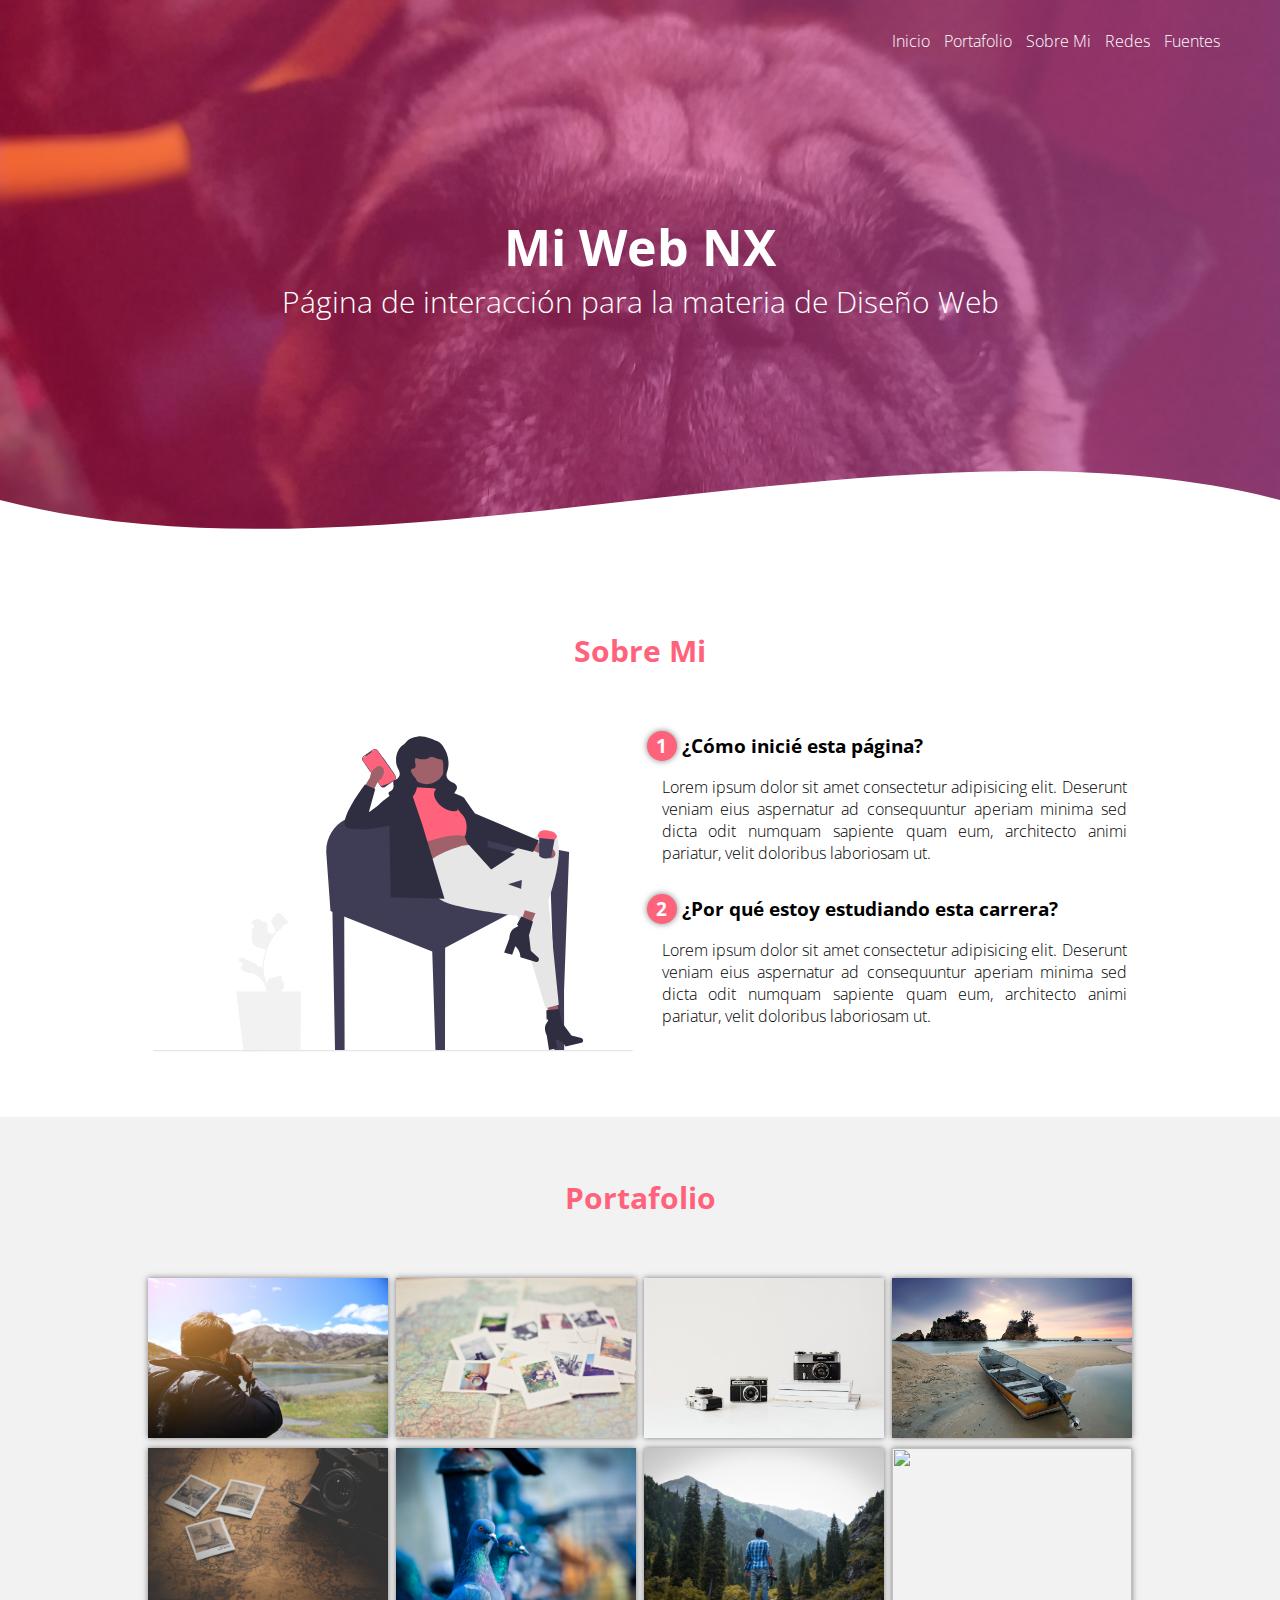
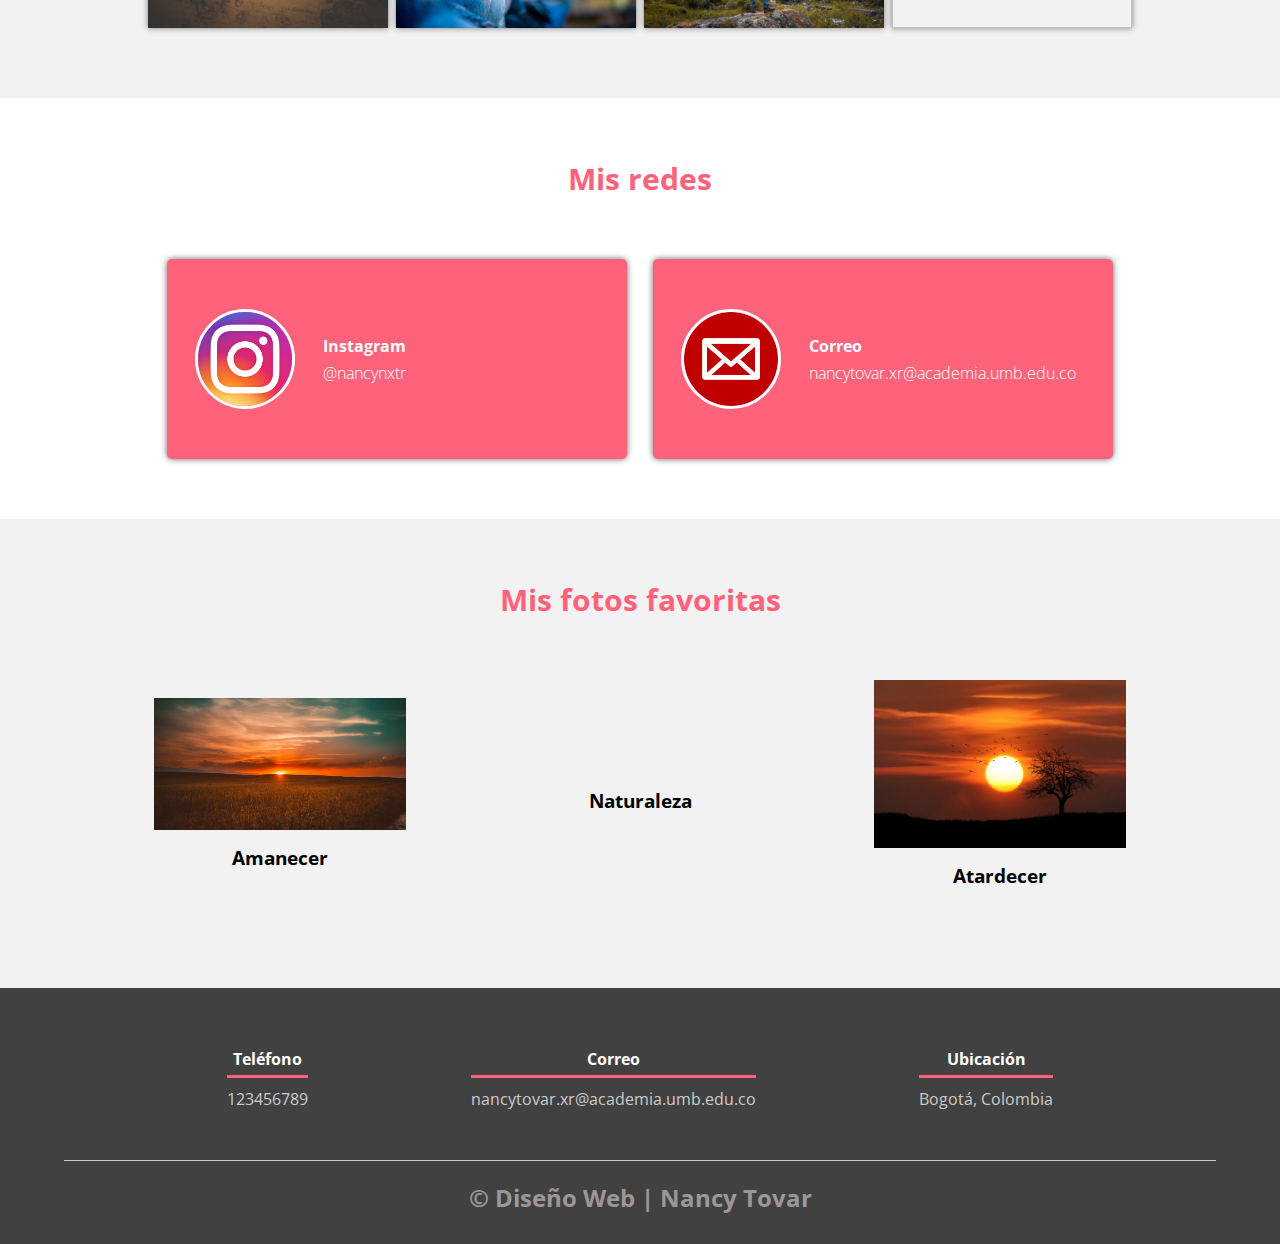
==== index.html @ c51abe32 "Add files via upload" ====
<!DOCTYPE html>
<html lang="es">

<head>
    <meta charset="UTF-8">
    <meta name="viewport" content="width=device-width, initial-scale=1.0">
    <meta http-equiv="X-UA-Compatible" content="ie=edge">
    <title>Mi Web NX</title>
    <link rel="shortcut icon" href="img/MiwebNX.png" type="image/x-icon">
    <link rel="stylesheet" href="css/estilos.css">
    <link href="https://fonts.googleapis.com/css?family=Open+Sans:300,400,700,800&display=swap" rel="stylesheet"> 
</head>

<body>
    <header>
        <nav>
            <a href="#">Inicio</a>
            <a href="#">Portafolio</a>
            <a href="#">Sobre Mi</a>
            <a href="#">Redes</a>
            <a href="#">Fuentes</a>
        </nav>
        <section class="textos-header">
            <h1>Mi Web NX</h1>
            <h2>Página de interacción para la materia de Diseño Web</h2>
        </section>
        <div class="wave" style="height: 150px; overflow: hidden;"><svg viewBox="0 0 500 150" preserveAspectRatio="none"
                style="height: 100%; width: 100%;">
                <path d="M0.00,49.98 C150.00,150.00 349.20,-50.00 500.00,49.98 L500.00,150.00 L0.00,150.00 Z"
                    style="stroke: none; fill: #fff;"></path>
            </svg></div>
    </header>
    <main>
        <section class="contenedor sobre-nosotros">
            <h2 class="titulo">Sobre Mi</h2>
            <div class="contenedor-sobre-nosotros">
                <img src="img/ilustracion2.svg" alt="" class="imagen-about-us">
                <div class="contenido-textos">
                    <h3><span>1</span>¿Cómo inicié esta página?</h3>
                    <p>Lorem ipsum dolor sit amet consectetur adipisicing elit. Deserunt veniam eius aspernatur ad
                        consequuntur aperiam minima sed dicta odit numquam sapiente quam eum, architecto animi pariatur,
                        velit doloribus laboriosam ut.</p>
                    <h3><span>2</span>¿Por qué estoy estudiando esta carrera?</h3>
                    <p>Lorem ipsum dolor sit amet consectetur adipisicing elit. Deserunt veniam eius aspernatur ad
                        consequuntur aperiam minima sed dicta odit numquam sapiente quam eum, architecto animi pariatur,
                        velit doloribus laboriosam ut.</p>
                </div>
            </div>
        </section>
        <section class="portafolio">
            <div class="contenedor">
                <h2 class="titulo">Portafolio</h2>
                <div class="galeria-port">
                    <div class="imagen-port">
                        <img src="img/img1.jpg" alt="">
                        <div class="hover-galeria">
                            <img src="img/icono1.png" alt="">
                            <p>Nuestro trabajo</p>
                        </div>
                    </div>
                    <div class="imagen-port">
                        <img src="img/img2.jpg" alt="">
                        <div class="hover-galeria">
                            <img src="img/icono1.png" alt="">
                            <p>Mis gustos</p>
                        </div>
                    </div>
                    <div class="imagen-port">
                        <img src="img/img3.jpg" alt="">
                        <div class="hover-galeria">
                            <img src="img/icono1.png" alt="">
                            <p>Mis gustos</p>
                        </div>
                    </div>
                    <div class="imagen-port">
                        <img src="img/img4.jpg" alt="">
                        <div class="hover-galeria">
                            <img src="img/icono1.png" alt="">
                            <p>Mis gustos</p>
                        </div>
                    </div>
                    <div class="imagen-port">
                        <img src="img/img5.jpg" alt="">
                        <div class="hover-galeria">
                            <img src="img/icono1.png" alt="">
                            <p>Mis gustos</p>
                        </div>
                    </div>
                    <div class="imagen-port">
                        <img src="img/img6.jpg" alt="">
                        <div class="hover-galeria">
                            <img src="img/icono1.png" alt="">
                            <p>Mis gustos</p>
                        </div>
                    </div>
                    <div class="imagen-port">
                        <img src="img/img7.jpg" alt="">
                        <div class="hover-galeria">
                            <img src="img/icono1.png" alt="">
                            <p>Mis gustos</p>
                        </div>
                    </div>
                    <div class="imagen-port">
                        <img src="img/img8.jpg" alt="">
                        <div class="hover-galeria">
                            <img src="img/icono1.png" alt="">
                            <p>Mis gustos</p>
                        </div>
                    </div>
                </div>
            </div>
        </section>
        <section class="clientes contenedor">
            <h2 class="titulo">Mis redes</h2>
            <div class="cards">
                <div class="card">
                    <img src="img/insta.png" alt="">
                    <div class="contenido-texto-card">
                        <h4>Instagram</h4>
                        <p>@nancynxtr</p>
                    </div>
                </div>
                <div class="card">
                    <img src="img/correo.png" alt="">
                    <div class="contenido-texto-card">
                        <h4>Correo</h4>
                        <p>nancytovar.xr@academia.umb.edu.co</p>
                    </div>
                </div>
            </div>
        </section>
        <section class="about-services">
            <div class="contenedor">
                <h2 class="titulo">Mis fotos favoritas</h2>
                <div class="servicio-cont">
                    <div class="servicio-ind">
                        <img src="img/amanecer.jpg" alt="">
                        <h3>Amanecer</h3>
                        
                    </div>
                    <div class="servicio-ind">
                        <img src="img/naturaleza.jpg" alt="">
                        <h3>Naturaleza</h3>
                        
                    </div>
                    <div class="servicio-ind">
                        <img src="img/atardecer.jpg" alt="">
                        <h3>Atardecer</h3>
                        
                    </div>
                </div>
            </div>
        </section>
    </main>
    <footer>
        <div class="contenedor-footer">
            <div class="content-foo">
                <h4>Teléfono</h4>
                <p>123456789</p>
            </div>
            <div class="content-foo">
                <h4>Correo</h4>
                <p>nancytovar.xr@academia.umb.edu.co</p>
            </div>
            <div class="content-foo">
                <h4>Ubicación</h4>
                <p>Bogotá, Colombia</p>
            </div>
        </div>
        <h2 class="titulo-final">&copy; Diseño Web | Nancy Tovar </h2>
    </footer>
</body>

</html>
---- css/estilos.css ----
* {
    margin: 0;
    padding: 0;
    box-sizing: border-box;
}

body {
    font-family: 'open sans';
}

.contenedor {
    padding: 60px 0;
    width: 90%;
    max-width: 1000px;
    margin: auto;
    overflow: hidden;
}

.titulo {
    color: #FF637B;
    font-size: 30px;
    text-align: center;
    margin-bottom: 60px;
}

/* Header */

header {
    width: 100%;
    height: 600px;
    background: #bc4e9c;
    /* fallback for old browsers */
    background: -webkit-linear-gradient(to right, hsla(340, 95%, 50%, 0.459), hsla(317, 45%, 52%, 0.664)), url(../img/portada.jpg);
    /* Chrome 10-25, Safari 5.1-6 */
    background: linear-gradient(to right, hsla(340, 95%, 50%, 0.459), hsla(317, 45%, 52%, 0.664)), url(../img/portada.jpg);
    /* W3C, IE 10+/ Edge, Firefox 16+, Chrome 26+, Opera 12+, Safari 7+ */
    background-size: cover;
    background-attachment: fixed;
    position: relative;
}

nav{
    text-align: right;
    padding: 30px 50px 0 0;
}

nav > a{
    color:#fff;
    font-weight: 300;
    text-decoration: none;
    margin-right: 10px;
}

nav > a:hover{
    text-decoration: underline;
}

header .textos-header{
    display: flex;
    height: 430px;
    width: 100%;
    align-items: center;
    justify-content: center;
    flex-direction: column;
    text-align: center;
}

.textos-header h1{
    font-size: 50px;
    color:#fff;
}

.textos-header h2{
    font-size: 30px;
    font-weight: 300;
    color:#fff;
}

.wave{
    position: absolute;
    bottom: 0;
    width: 100%;
}

/* About me */

main .sobre-nosotros{
    padding: 30px 0 60px 0;
}
.contenedor-sobre-nosotros{
    display: flex;
    justify-content: space-evenly;
}

.imagen-about-us{
    width: 48%;
}

.sobre-nosotros .contenido-textos{
    width: 48%;
}

.contenido-textos h3{
    margin-bottom: 15px;
}

.contenido-textos h3 span{
    background: #FF637B;
    color: #fff;
    border-radius: 50%;
    display: inline-block;
    text-align: center;
    width: 30px;
    height: 30px;
    padding: 2px;
    box-shadow: 0 0 6px 0 rgba(0, 0, 0, .5);
    margin-right: 5px;
}

.contenido-textos p{
    padding: 0px 0px 30px 15px;
    font-weight: 300;
    text-align: justify;
}

/* Portafolio */


.portafolio{
    background: #f2f2f2;
}

.galeria-port{
    display: flex;
    justify-content: space-evenly;
    flex-wrap: wrap;
}

.imagen-port{
    width: 24%;
    margin-bottom: 10px;
    overflow: hidden;
    position: relative;
    cursor: pointer;
    box-shadow: 0 0 6px 0 rgba(0, 0, 0, .5);
}

.imagen-port > img{
    width: 100%;
    height: 100%;
    object-fit: cover;
    display: block;
}

.hover-galeria{
    position: absolute;
    width: 100%;
    height: 100%;
    top: 0;
    transform: scale(0);
    background: rgba(241, 51, 210, 0.7);
    transition: transform .5s;
    display: flex;
    justify-content: center;
    align-items: center;
    flex-direction: column;
}

.hover-galeria img{
    width: 50px;
}

.hover-galeria p{
    color: #fff;
}

.imagen-port:hover .hover-galeria{
    transform: scale(1);
}

/* Redes */

.cards{
    display: flex;
    justify-content: space-evenly;
}

.cards .card{
    background: #FF637B;
    display: flex;
    width: 46%;
    height: 200px;
    align-items: center;
    justify-content: space-evenly;
    border-radius: 5px;
    box-shadow: 0 0 6px 0 rgba(0, 0, 0, 0.6);
}

.cards .card img{
    width: 100px;
    height: 100px;
    object-fit: cover;
    border: 3px solid #fff;
    border-radius: 50%;
    display: block;
}

.cards .card > .contenido-texto-card{
    width: 60%;
    color: #fff;
}

.cards .card > .contenido-texto-card p{
    font-weight: 300;
    padding-top: 5px;
}

/*  Mis fotos */

.about-services{
    background: #f2f2f2;
    padding-bottom: 30px;
}


.servicio-cont{
    display:flex;
    justify-content: space-between;
    align-items: center;
}

.servicio-ind{
    width: 28%;
    text-align: center;
}

.servicio-ind img{
    width: 90%;
}

.servicio-ind h3{
    margin: 10px 0;
}

.servicio-ind p{
    font-weight: 300;
    text-align: justify;
}

/* footer */

footer{
    background: #414141;
    padding: 60px 0 30px 0;
    margin: auto;
    overflow: hidden;
}

.contenedor-footer{
    display: flex;
    width: 90%;
    justify-content: space-evenly;
    margin: auto;
    padding-bottom: 50px;
    border-bottom: 1px solid #ccc;
}

.content-foo{
    text-align: center;
}

.content-foo h4{
    color: #fff;
    border-bottom: 3px solid #FF637B;
    padding-bottom: 5px;
    margin-bottom: 10px;
}

.content-foo p{
    color: #ccc;
}

.titulo-final{
    text-align: center;
    font-size: 24px;
    margin: 20px 0 0 0;
    color: #9e9797;
}

@media screen and (max-width:900px){
    header{
        background-position: center;
    }

    .contenedor-sobre-nosotros{
        flex-direction: column;
        justify-content: center;
        align-items: center;
    }

    .sobre-nosotros .contenido-textos{
        width: 90%;
    }

    .imagen-about-us{
        width: 90%;
    }

    /* Galeria */

    .imagen-port{
        width: 44%;
    }

    

    .cards{
        flex-direction: column;
        justify-content: center;
        align-items: center;
    }

    .cards .card{
        width: 90%;
    }

    .cards .card:first-child{
        margin-bottom: 30px;
    }

    /* servicios */

    .servicio-cont{
        justify-content: center;
        flex-direction: column;
    }

    .servicio-ind{
        width: 100%;
        text-align: center;
    }

    .servicio-ind:nth-child(1), .servicio-ind:nth-child(2){
        margin-bottom: 60px;
    }

    .servicio-ind img{
        width: 90%;
    }
}

@media screen and (max-width:500px){
    nav{
        text-align: center;
        padding: 30px 0 0 0;
    }

    nav > a{
        margin-right: 5px;
    }

    .textos-header h1{
        font-size: 35px;
    }

    .textos-header h2{
        font-size: 20px;
    }

    /* ABOUT ME */

    .imagen-about-us{
        margin-bottom: 60px;
        width: 99%;
    }

    .sobre-nosotros .contenido-textos{
        width: 95%;
    }

    /* Portafolio */

    .imagen-port{
        width: 95%;
    }

    /* Redes */

    .cards .card{
        height: 450px;
        display: flex;
        flex-direction: column;
        align-items: center;
    }

    .cards .card img{
        width: 90px;
        height: 90px;
    }

    /* Footer */

    .contenedor-footer{
        flex-direction: column;
        border: none;
    }

    .content-foo{
        margin-bottom: 20px;
        text-align: center;
    }

    .content-foo h4{
        border: none;
    }

    .content-foo p{
        color: #ccc;
        border-bottom: 1px solid #f2f2f2;
        padding-bottom: 20px;
    }

    .titulo-final{
        font-size: 20px;
    }
}
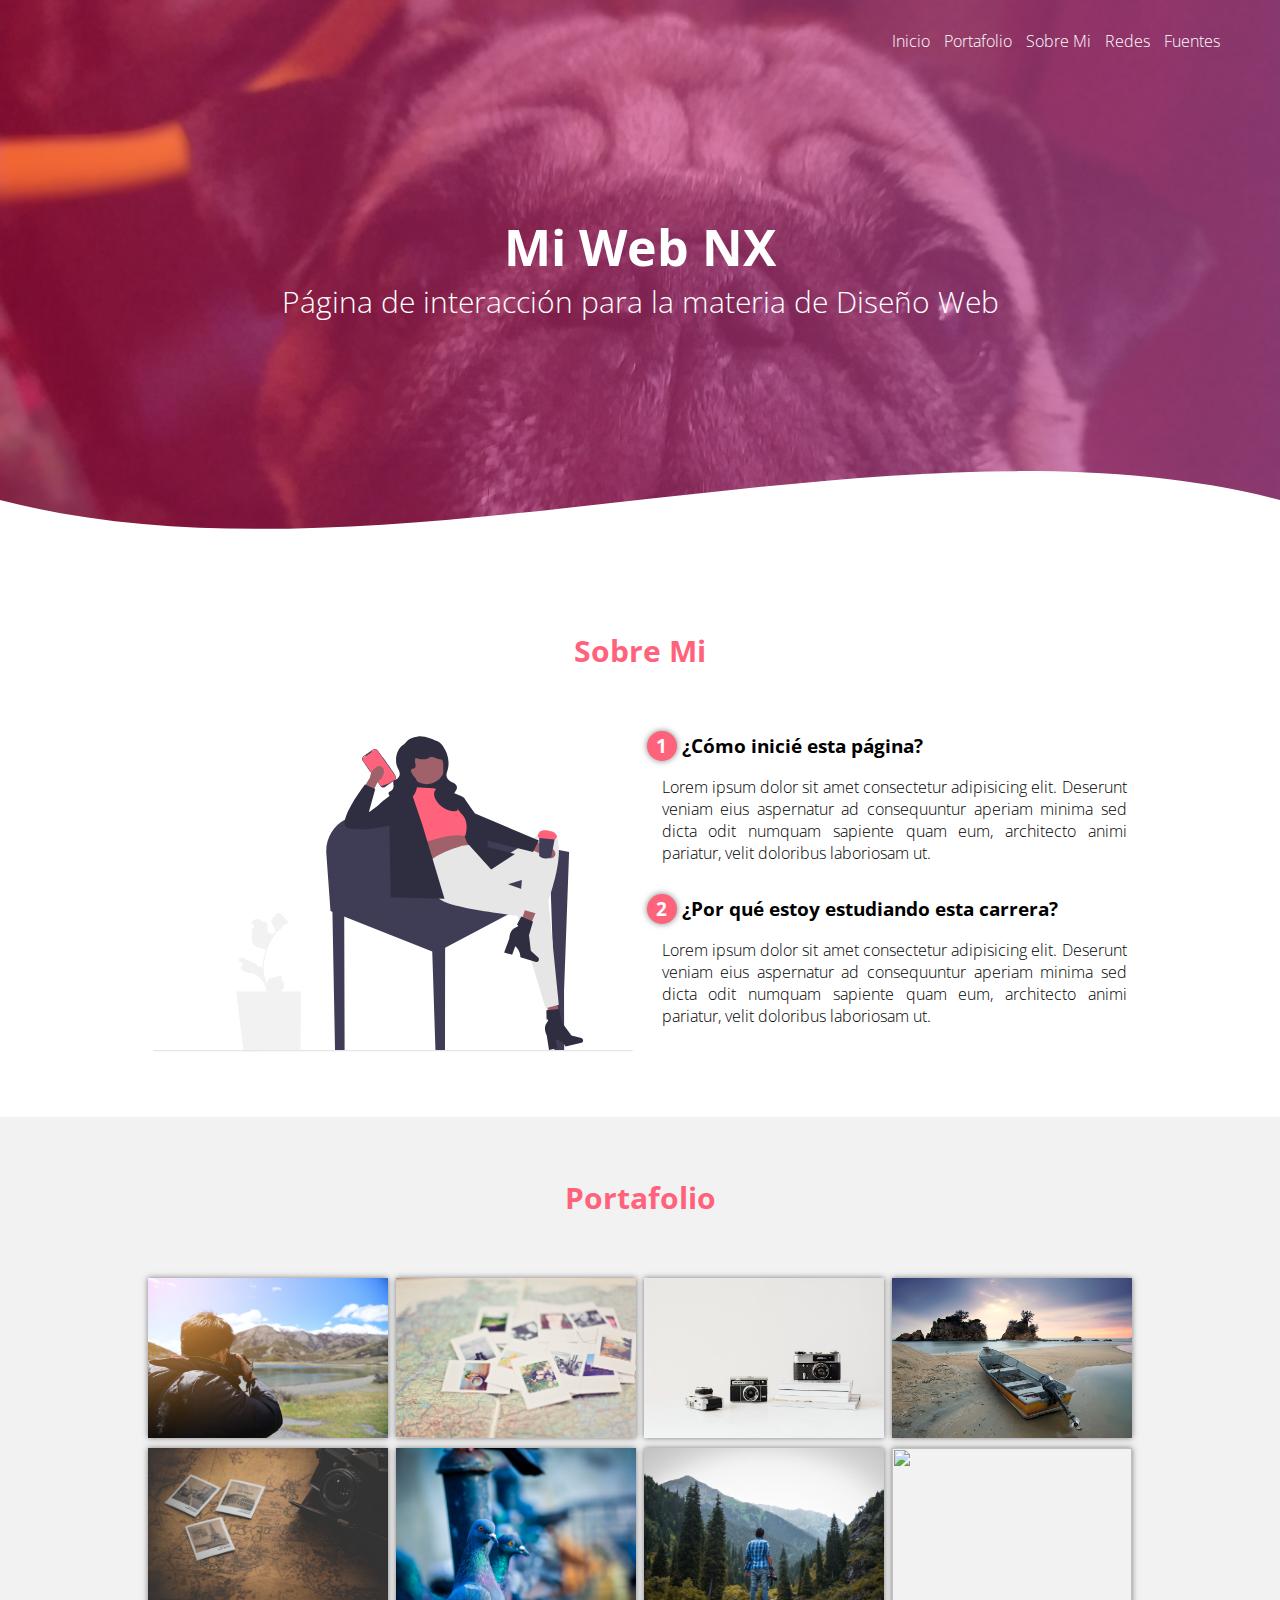
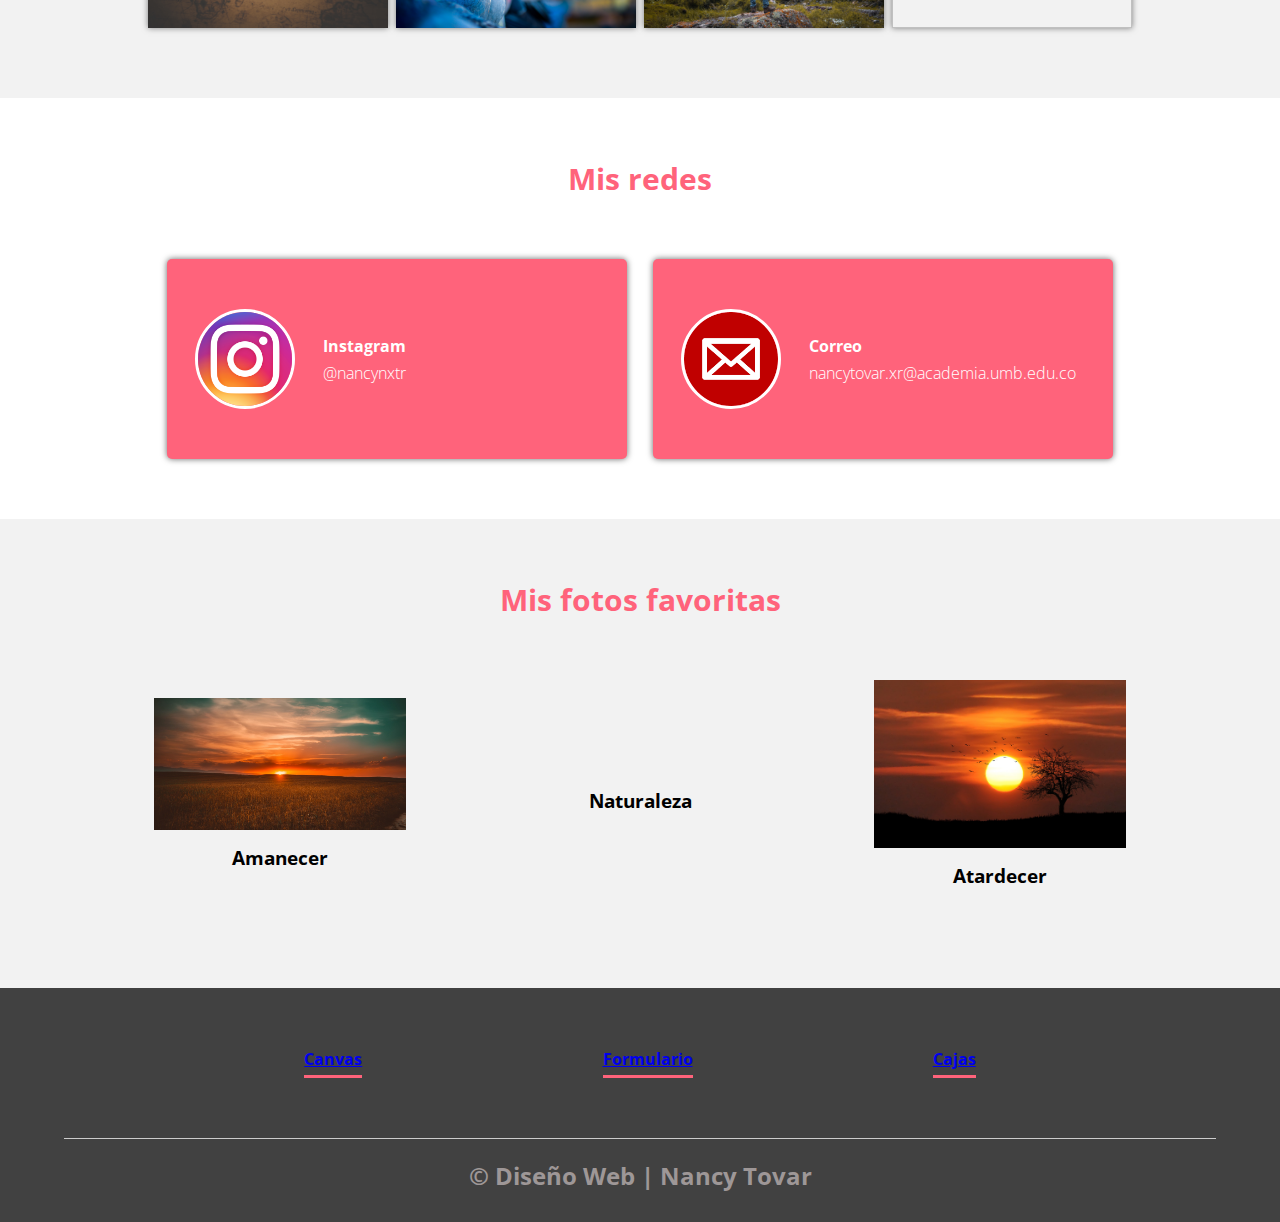
==== commit 68995b79: "Add files via upload" ====
--- a/index.html
+++ b/index.html
@@ -155,16 +155,16 @@
     <footer>
         <div class="contenedor-footer">
             <div class="content-foo">
-                <h4>Teléfono</h4>
-                <p>123456789</p>
+                <h4><a href="NOMBRE_CANVAS/canvas.html">Canvas</a></h4>
+                
             </div>
             <div class="content-foo">
-                <h4>Correo</h4>
-                <p>nancytovar.xr@academia.umb.edu.co</p>
+                <h4><a href="Formulario/formulario.html">Formulario</a></h4>
+                
             </div>
             <div class="content-foo">
-                <h4>Ubicación</h4>
-                <p>Bogotá, Colombia</p>
+                <h4><a href="Cajas/cajas.html">Cajas</a></h4>
+                
             </div>
         </div>
         <h2 class="titulo-final">&copy; Diseño Web | Nancy Tovar </h2>
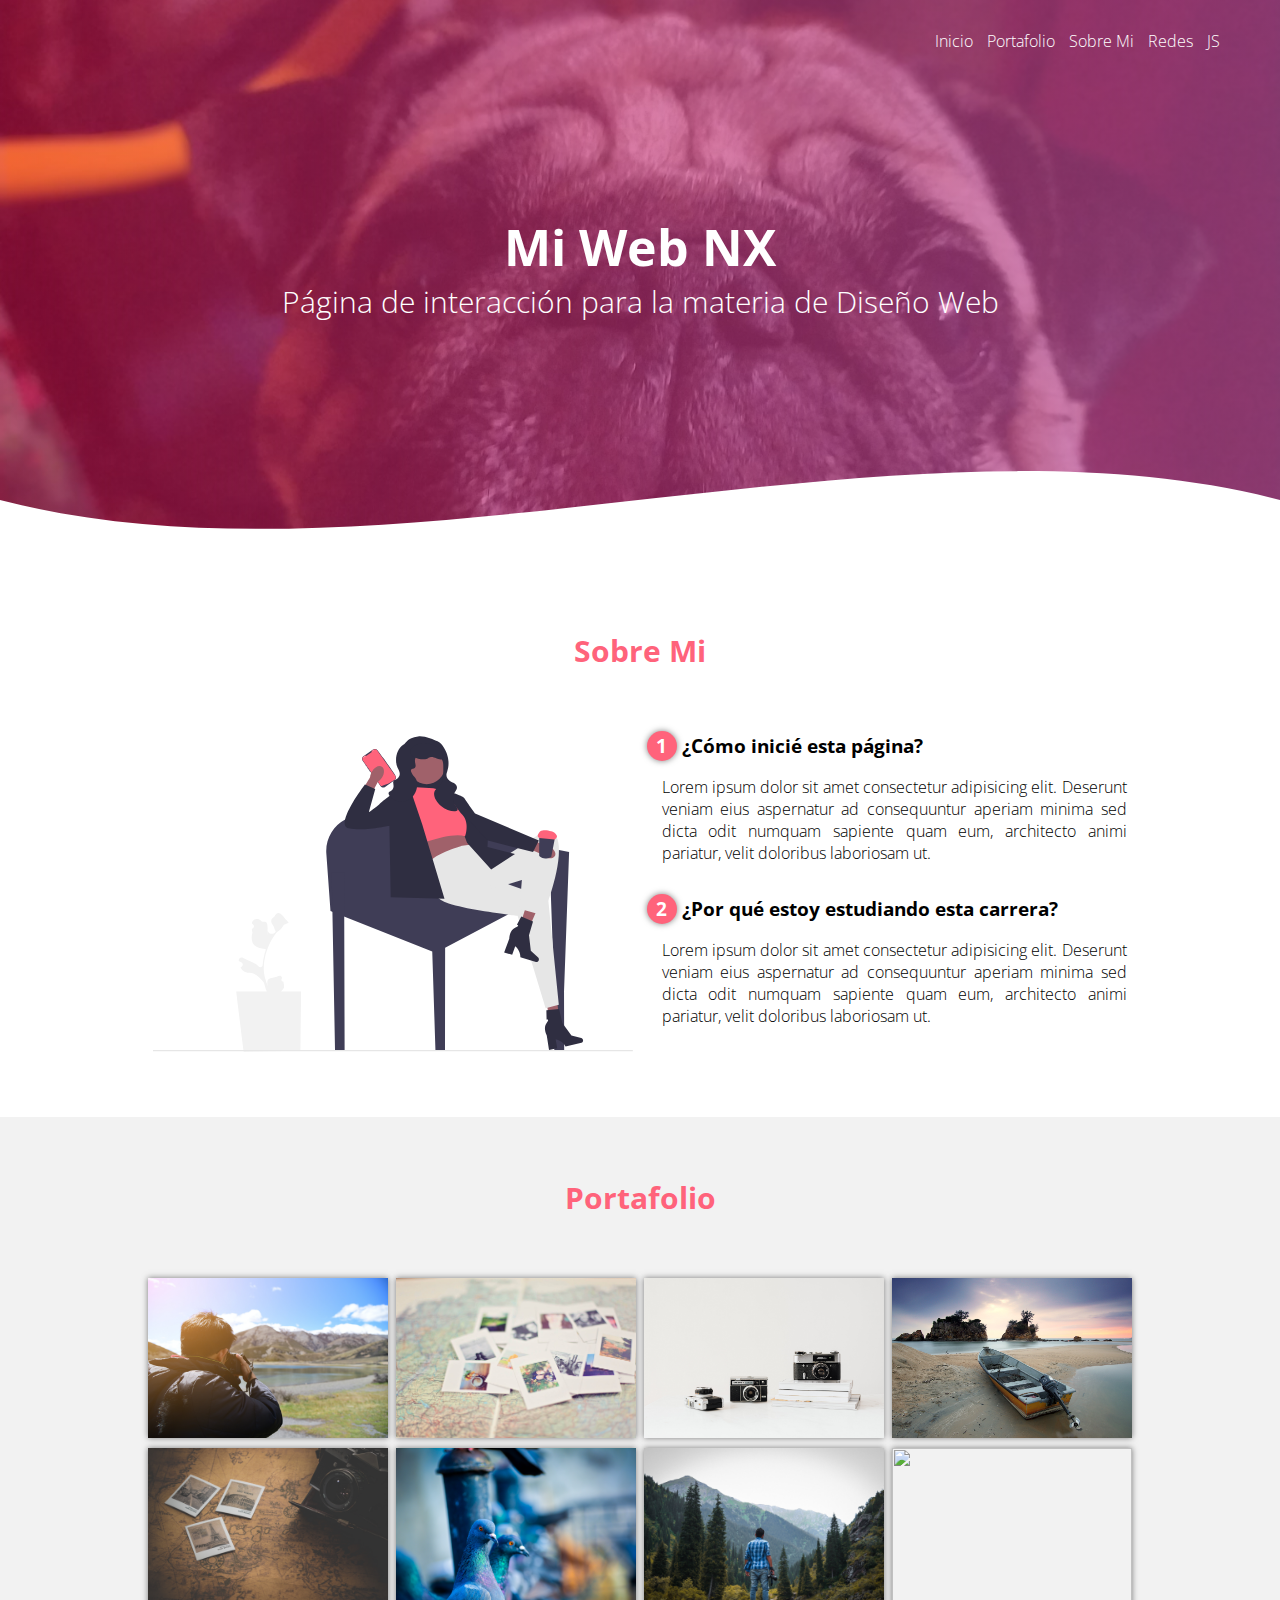
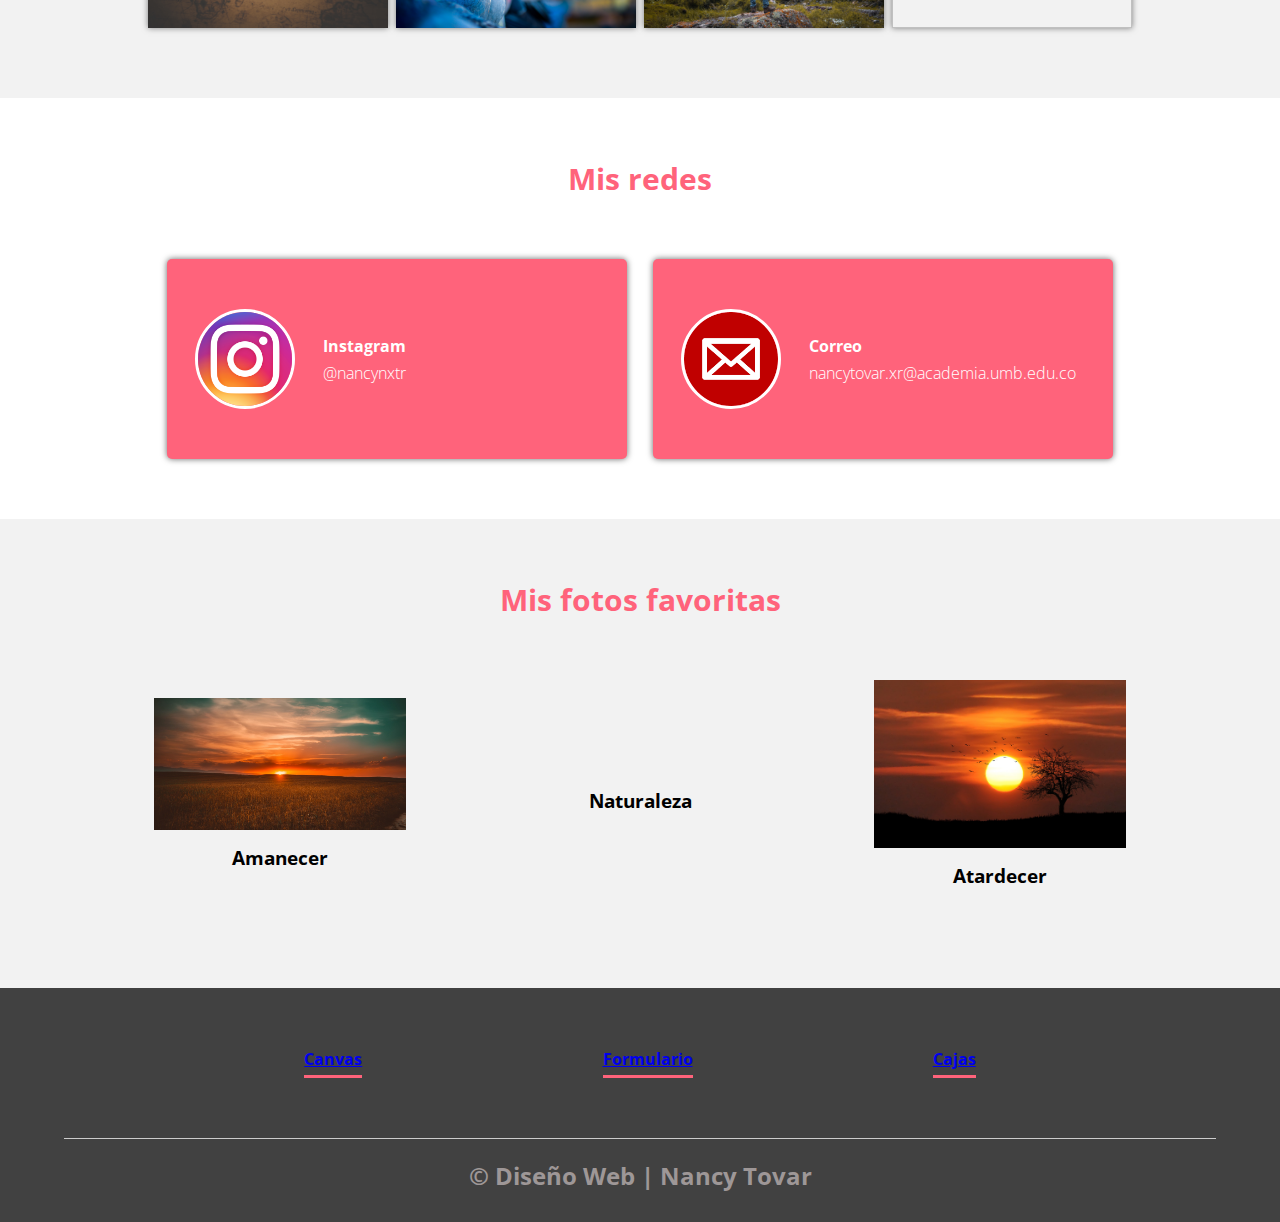
==== commit 4f089325: "Update index.html" ====
--- a/index.html
+++ b/index.html
@@ -18,7 +18,7 @@
             <a href="#">Portafolio</a>
             <a href="#">Sobre Mi</a>
             <a href="#">Redes</a>
-            <a href="#">Fuentes</a>
+            <a href="JS/JS.HTML">JS</a>
         </nav>
         <section class="textos-header">
             <h1>Mi Web NX</h1>
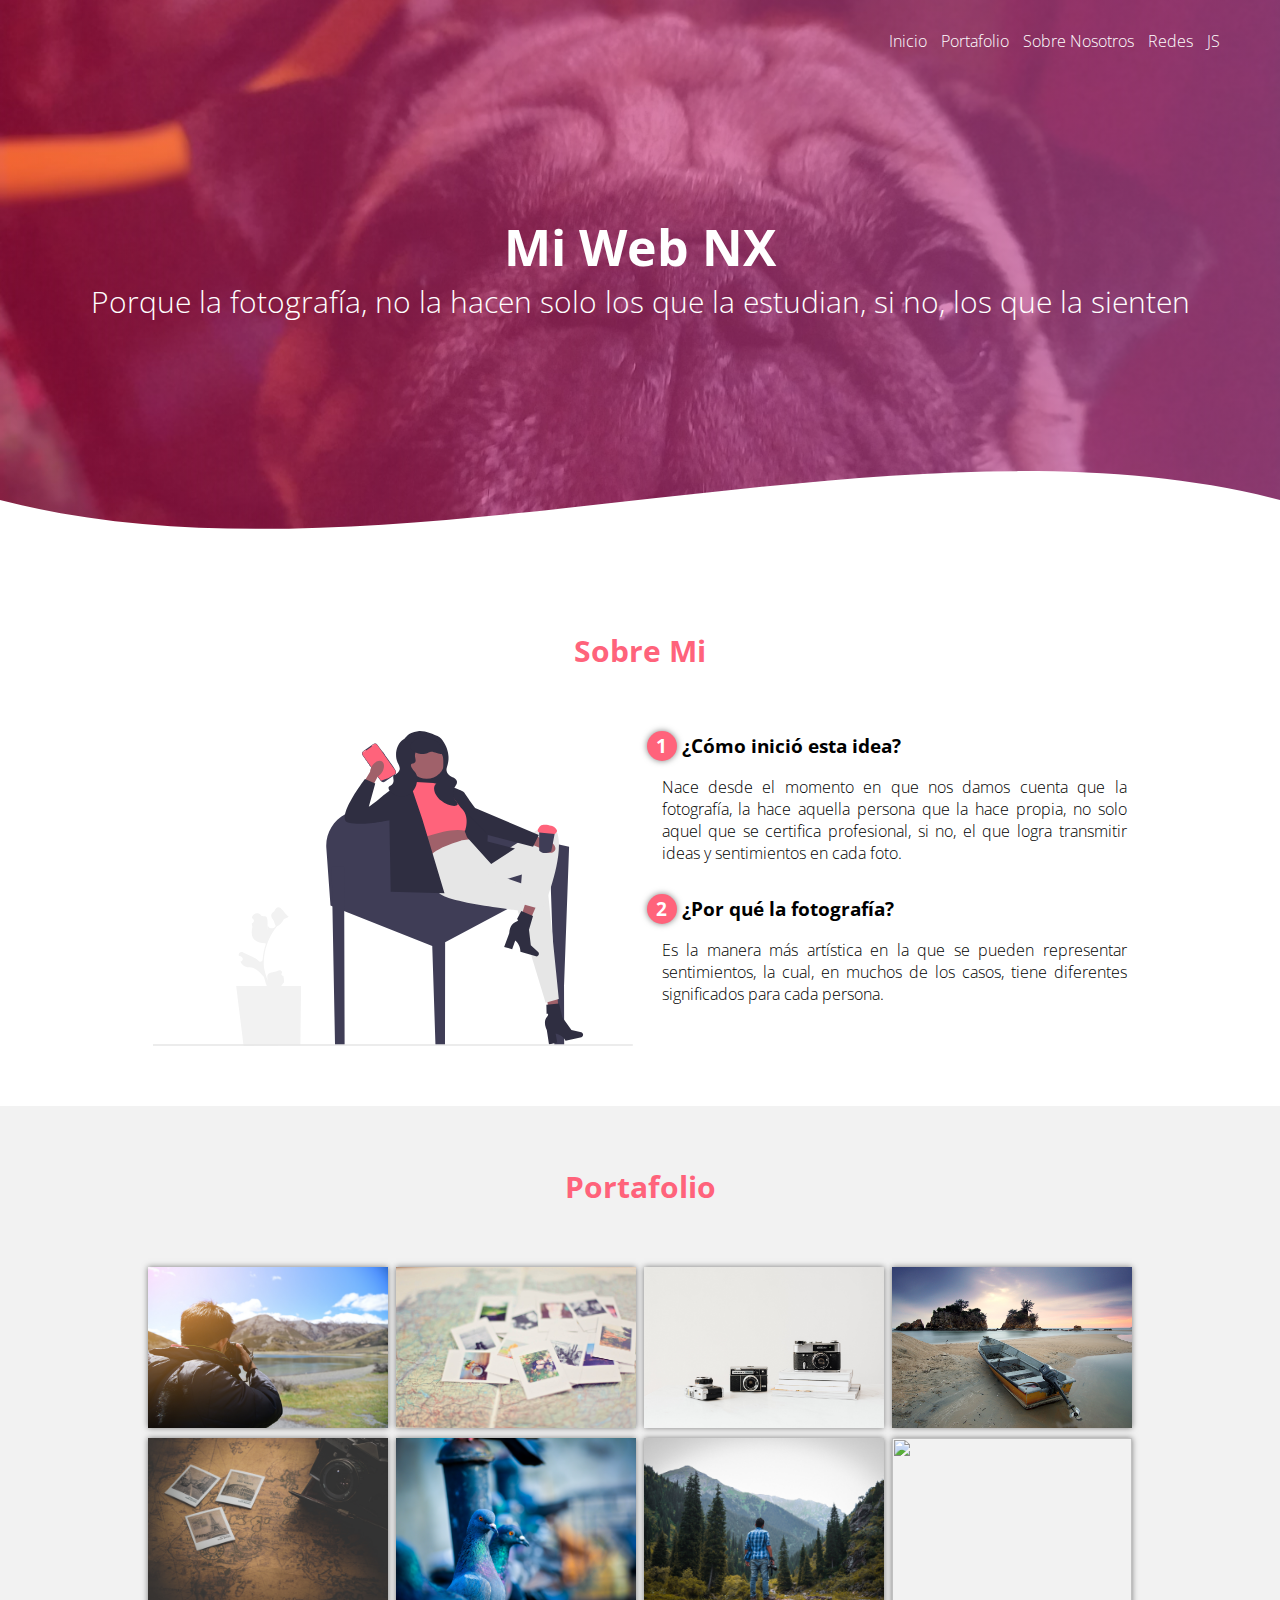
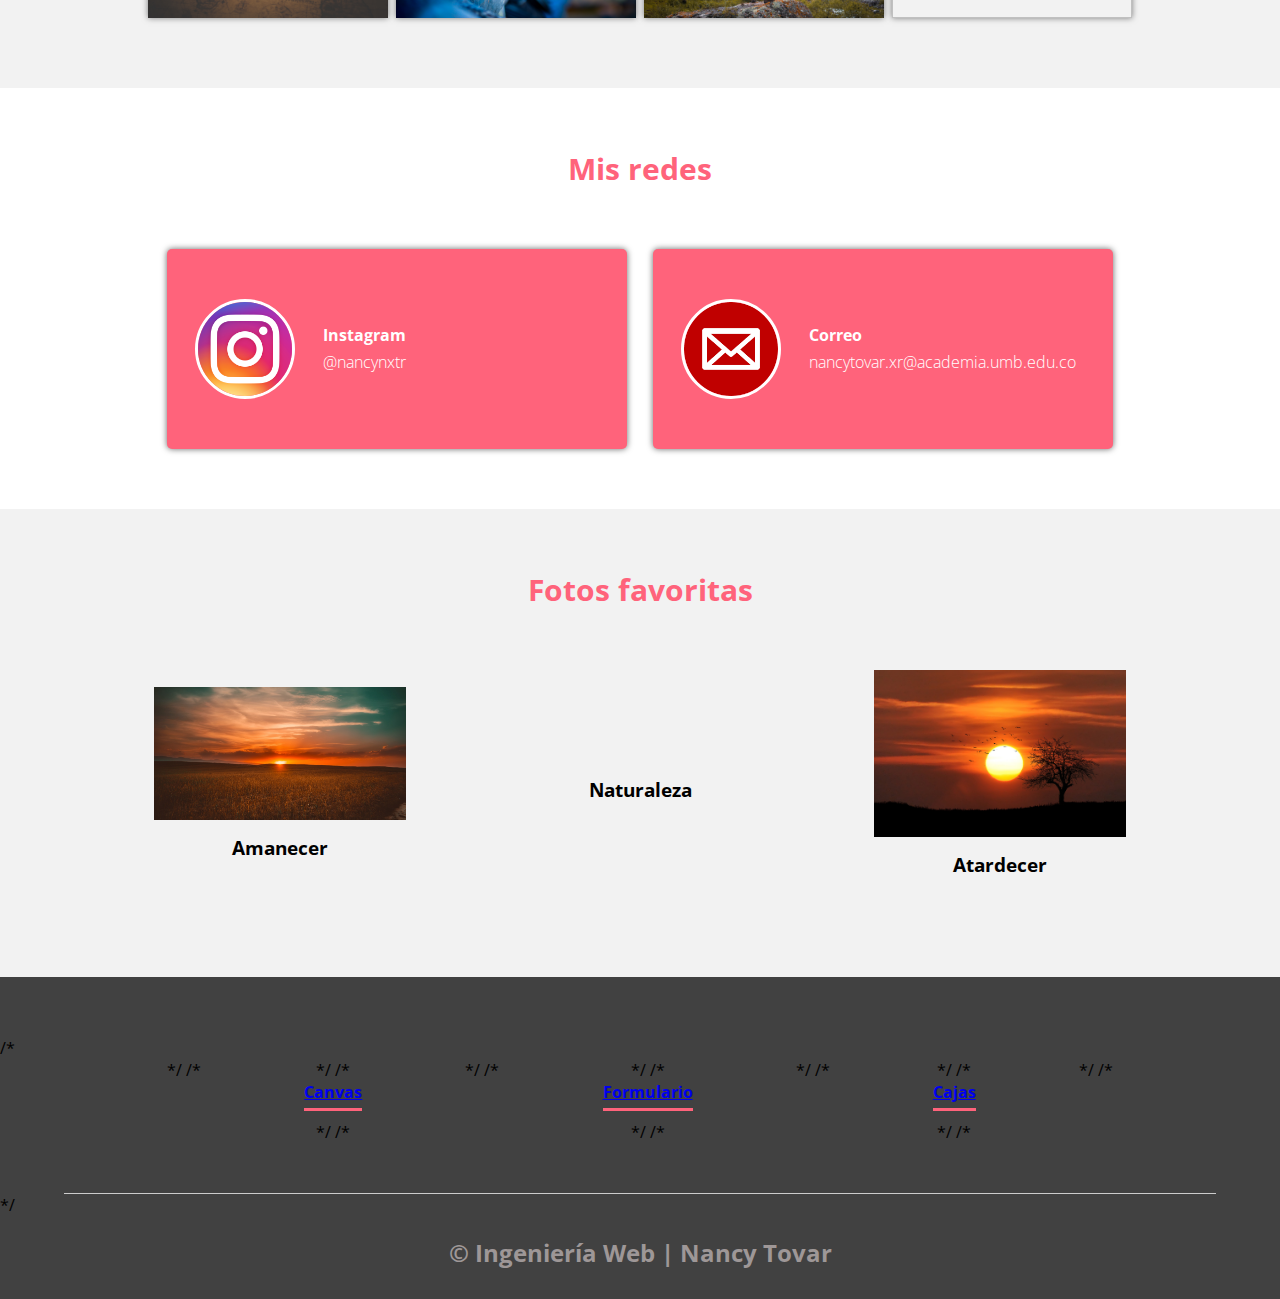
==== commit f760ed1f: "Index" ====
--- a/index.html
+++ b/index.html
@@ -5,7 +5,7 @@
     <meta charset="UTF-8">
     <meta name="viewport" content="width=device-width, initial-scale=1.0">
     <meta http-equiv="X-UA-Compatible" content="ie=edge">
-    <title>Mi Web NX</title>
+    <title>FotoLose</title>
     <link rel="shortcut icon" href="img/MiwebNX.png" type="image/x-icon">
     <link rel="stylesheet" href="css/estilos.css">
     <link href="https://fonts.googleapis.com/css?family=Open+Sans:300,400,700,800&display=swap" rel="stylesheet"> 
@@ -16,13 +16,13 @@
         <nav>
             <a href="#">Inicio</a>
             <a href="#">Portafolio</a>
-            <a href="#">Sobre Mi</a>
+            <a href="#">Sobre Nosotros</a>
             <a href="#">Redes</a>
             <a href="JS/JS.HTML">JS</a>
         </nav>
         <section class="textos-header">
             <h1>Mi Web NX</h1>
-            <h2>Página de interacción para la materia de Diseño Web</h2>
+            <h2>Porque la fotografía, no la hacen solo los que la estudian, si no, los que la sienten</h2>
         </section>
         <div class="wave" style="height: 150px; overflow: hidden;"><svg viewBox="0 0 500 150" preserveAspectRatio="none"
                 style="height: 100%; width: 100%;">
@@ -36,14 +36,12 @@
             <div class="contenedor-sobre-nosotros">
                 <img src="img/ilustracion2.svg" alt="" class="imagen-about-us">
                 <div class="contenido-textos">
-                    <h3><span>1</span>¿Cómo inicié esta página?</h3>
-                    <p>Lorem ipsum dolor sit amet consectetur adipisicing elit. Deserunt veniam eius aspernatur ad
-                        consequuntur aperiam minima sed dicta odit numquam sapiente quam eum, architecto animi pariatur,
-                        velit doloribus laboriosam ut.</p>
-                    <h3><span>2</span>¿Por qué estoy estudiando esta carrera?</h3>
-                    <p>Lorem ipsum dolor sit amet consectetur adipisicing elit. Deserunt veniam eius aspernatur ad
-                        consequuntur aperiam minima sed dicta odit numquam sapiente quam eum, architecto animi pariatur,
-                        velit doloribus laboriosam ut.</p>
+                    <h3><span>1</span>¿Cómo inició esta idea?</h3>
+                    <p>Nace desde el momento en que nos damos cuenta que la fotografía, la hace aquella persona que la hace propia, no solo
+                        aquel que se certifica profesional, si no, el que logra transmitir ideas y sentimientos en cada foto.</p>
+                    <h3><span>2</span>¿Por qué la fotografía?</h3>
+                    <p>Es la manera más artística en la que se pueden representar sentimientos, la cual, en muchos de los casos,
+                        tiene diferentes significados para cada persona.</p>
                 </div>
             </div>
         </section>
@@ -131,7 +129,7 @@
         </section>
         <section class="about-services">
             <div class="contenedor">
-                <h2 class="titulo">Mis fotos favoritas</h2>
+                <h2 class="titulo">Fotos favoritas</h2>
                 <div class="servicio-cont">
                     <div class="servicio-ind">
                         <img src="img/amanecer.jpg" alt="">
@@ -153,21 +151,21 @@
         </section>
     </main>
     <footer>
-        <div class="contenedor-footer">
-            <div class="content-foo">
-                <h4><a href="NOMBRE_CANVAS/canvas.html">Canvas</a></h4>
+        /*<div class="contenedor-footer">*/
+        /*    <div class="content-foo">*/
+        /*        <h4><a href="NOMBRE_CANVAS/canvas.html">Canvas</a></h4>*/
                 
-            </div>
-            <div class="content-foo">
-                <h4><a href="Formulario/formulario.html">Formulario</a></h4>
+        /*    </div>*/
+        /*    <div class="content-foo">*/
+        /*        <h4><a href="Formulario/formulario.html">Formulario</a></h4>*/
                 
-            </div>
-            <div class="content-foo">
-                <h4><a href="Cajas/cajas.html">Cajas</a></h4>
+        /*    </div>*/
+        /*    <div class="content-foo">*/
+        /*        <h4><a href="Cajas/cajas.html">Cajas</a></h4>*/
                 
-            </div>
-        </div>
-        <h2 class="titulo-final">&copy; Diseño Web | Nancy Tovar </h2>
+        /*    </div>*/
+        /*</div>*/
+        <h2 class="titulo-final">&copy; Ingeniería Web | Nancy Tovar </h2>
     </footer>
 </body>
 
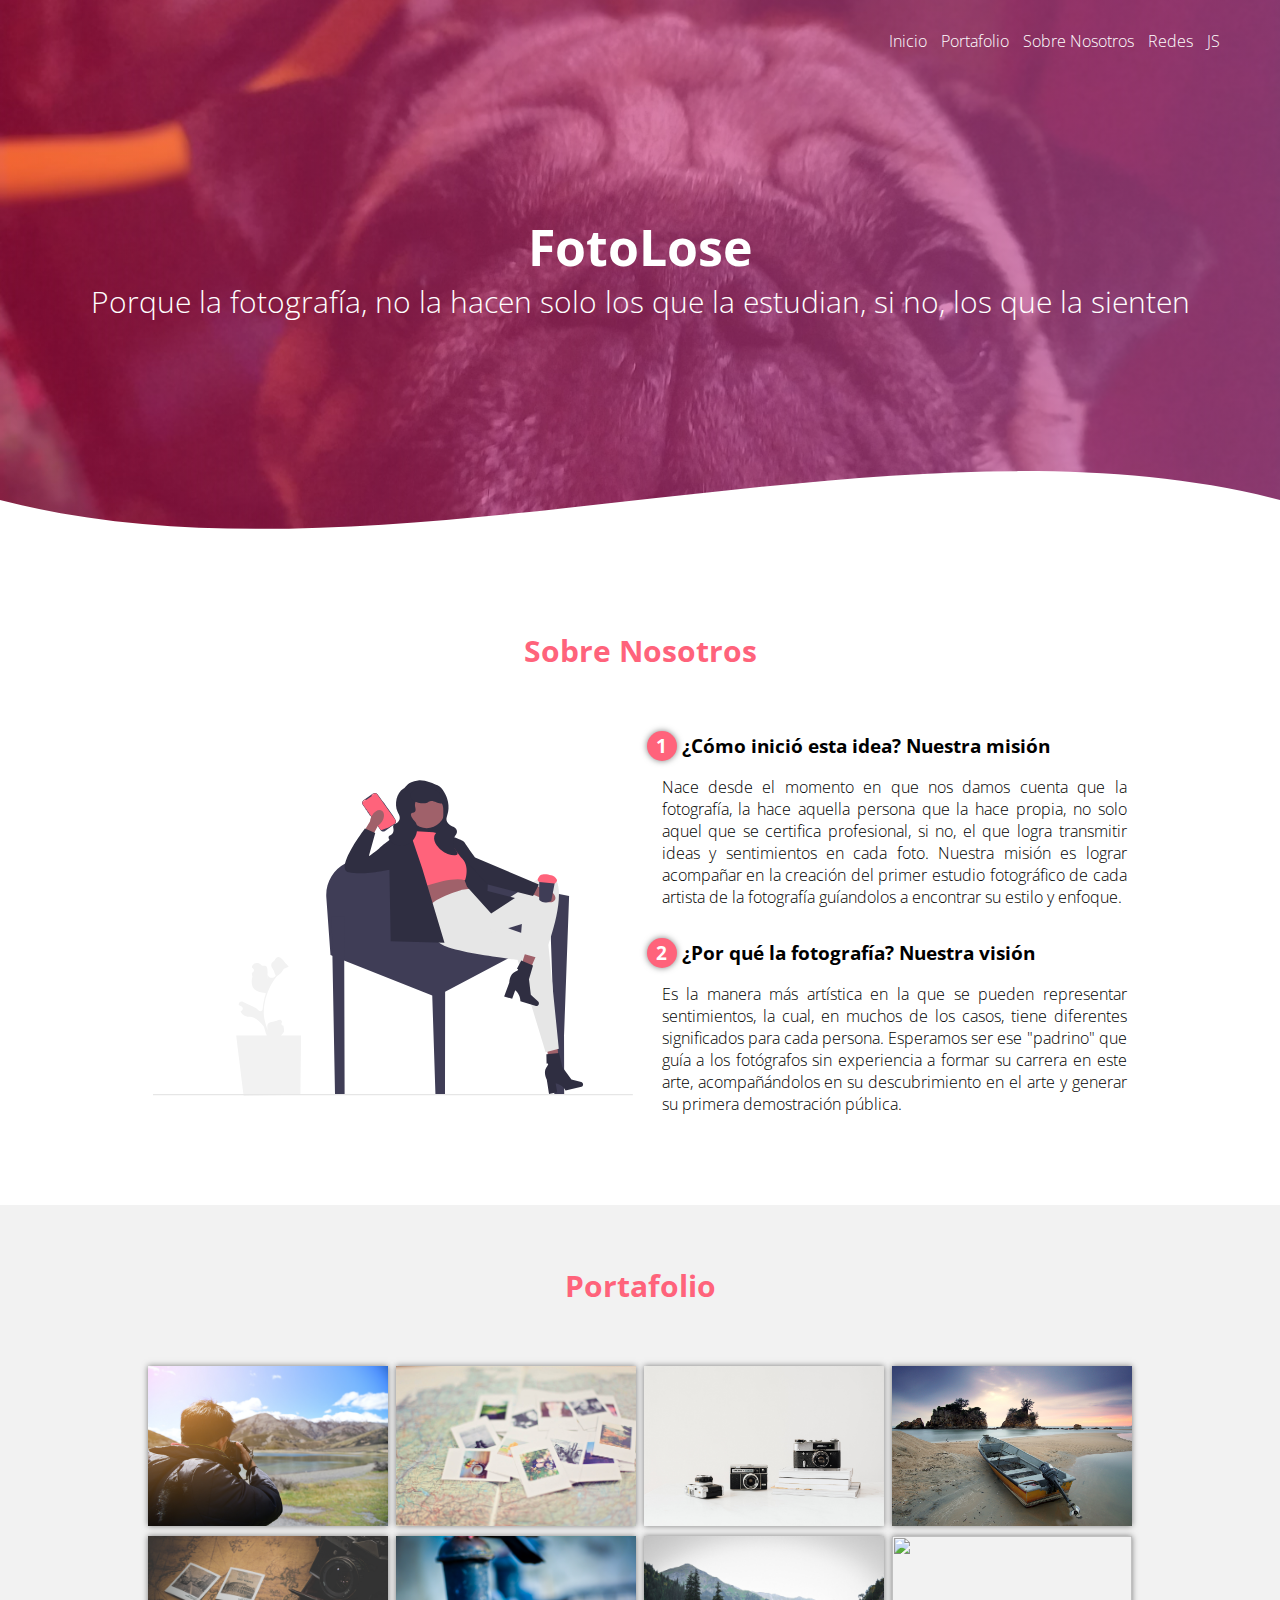
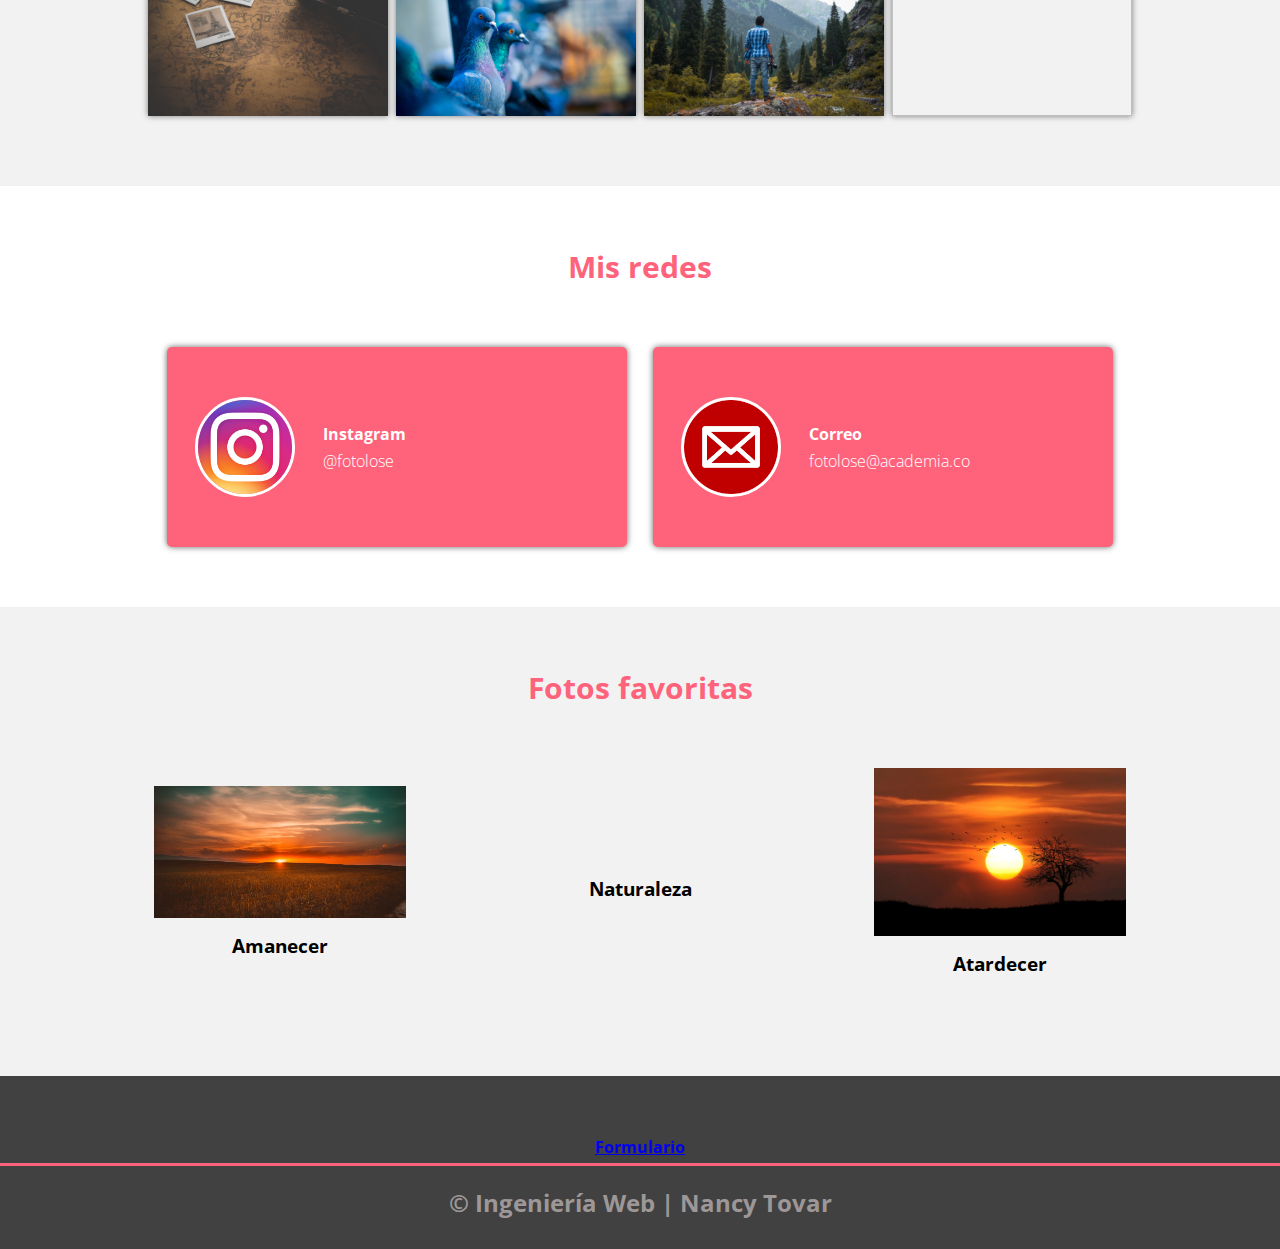
==== commit 9c0a611f: "Index" ====
--- a/index.html
+++ b/index.html
@@ -21,7 +21,7 @@
             <a href="JS/JS.HTML">JS</a>
         </nav>
         <section class="textos-header">
-            <h1>Mi Web NX</h1>
+            <h1>FotoLose</h1>
             <h2>Porque la fotografía, no la hacen solo los que la estudian, si no, los que la sienten</h2>
         </section>
         <div class="wave" style="height: 150px; overflow: hidden;"><svg viewBox="0 0 500 150" preserveAspectRatio="none"
@@ -32,16 +32,22 @@
     </header>
     <main>
         <section class="contenedor sobre-nosotros">
-            <h2 class="titulo">Sobre Mi</h2>
+            <h2 class="titulo">Sobre Nosotros</h2>
             <div class="contenedor-sobre-nosotros">
                 <img src="img/ilustracion2.svg" alt="" class="imagen-about-us">
                 <div class="contenido-textos">
-                    <h3><span>1</span>¿Cómo inició esta idea?</h3>
+                    <h3><span>1</span>¿Cómo inició esta idea? Nuestra misión</h3>
                     <p>Nace desde el momento en que nos damos cuenta que la fotografía, la hace aquella persona que la hace propia, no solo
-                        aquel que se certifica profesional, si no, el que logra transmitir ideas y sentimientos en cada foto.</p>
-                    <h3><span>2</span>¿Por qué la fotografía?</h3>
+                        aquel que se certifica profesional, si no, el que logra transmitir ideas y sentimientos en cada foto.
+                        Nuestra misión es lograr acompañar en la creación del primer estudio fotográfico de cada artista de la fotografía
+                        guíandolos a encontrar su estilo y enfoque.
+                    </p>
+                    <h3><span>2</span>¿Por qué la fotografía? Nuestra visión</h3>
                     <p>Es la manera más artística en la que se pueden representar sentimientos, la cual, en muchos de los casos,
-                        tiene diferentes significados para cada persona.</p>
+                        tiene diferentes significados para cada persona.
+                        Esperamos ser ese "padrino" que guía a los fotógrafos sin experiencia a formar su carrera en este arte, acompañándolos
+                        en su descubrimiento en el arte y generar su primera demostración pública.
+                    </p>
                 </div>
             </div>
         </section>
@@ -115,14 +121,14 @@
                     <img src="img/insta.png" alt="">
                     <div class="contenido-texto-card">
                         <h4>Instagram</h4>
-                        <p>@nancynxtr</p>
+                        <p>@fotolose</p>
                     </div>
                 </div>
                 <div class="card">
                     <img src="img/correo.png" alt="">
                     <div class="contenido-texto-card">
                         <h4>Correo</h4>
-                        <p>nancytovar.xr@academia.umb.edu.co</p>
+                        <p>fotolose@academia.co</p>
                     </div>
                 </div>
             </div>
@@ -151,20 +157,13 @@
         </section>
     </main>
     <footer>
-        /*<div class="contenedor-footer">*/
-        /*    <div class="content-foo">*/
-        /*        <h4><a href="NOMBRE_CANVAS/canvas.html">Canvas</a></h4>*/
+                        
+        
+            <div class="content-foo">
+                <h4><a href="Formulario/formulario.html">Formulario</a></h4>
                 
-        /*    </div>*/
-        /*    <div class="content-foo">*/
-        /*        <h4><a href="Formulario/formulario.html">Formulario</a></h4>*/
-                
-        /*    </div>*/
-        /*    <div class="content-foo">*/
-        /*        <h4><a href="Cajas/cajas.html">Cajas</a></h4>*/
-                
-        /*    </div>*/
-        /*</div>*/
+            </div>
+                  
         <h2 class="titulo-final">&copy; Ingeniería Web | Nancy Tovar </h2>
     </footer>
 </body>
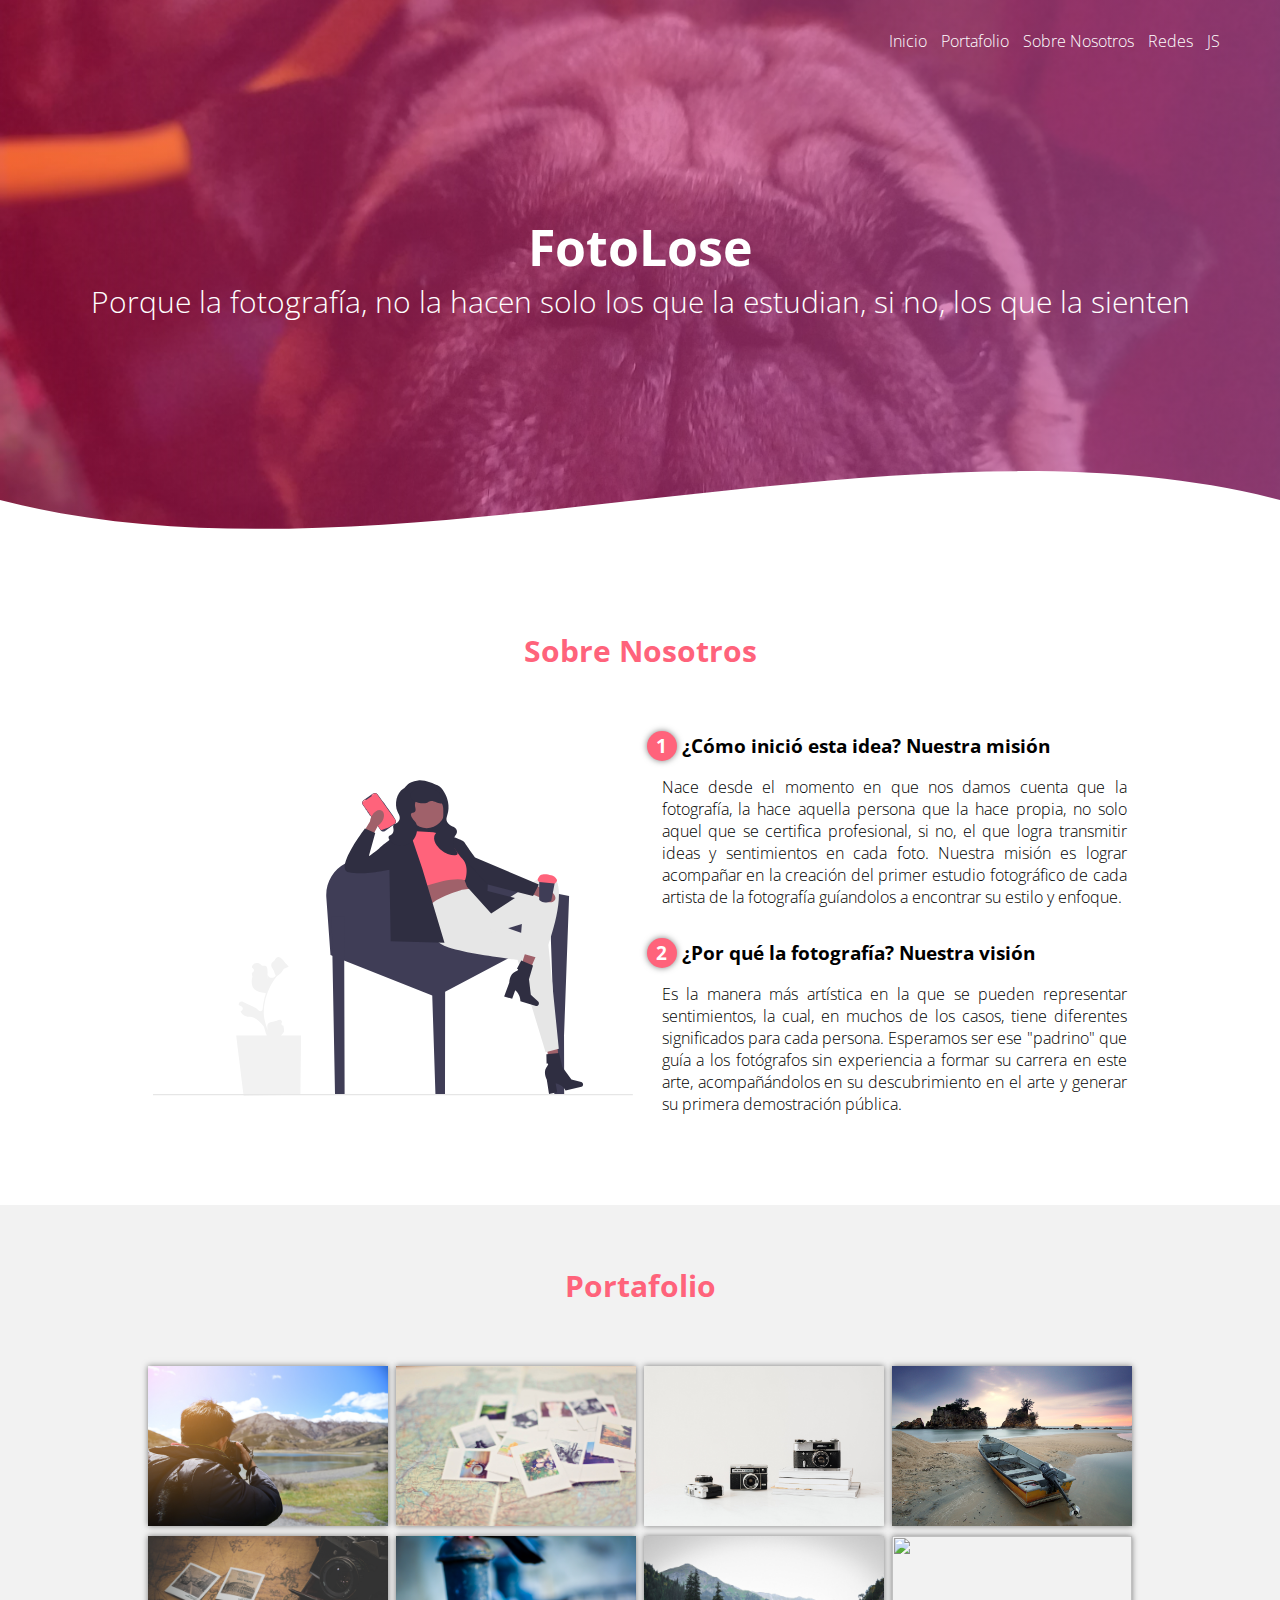
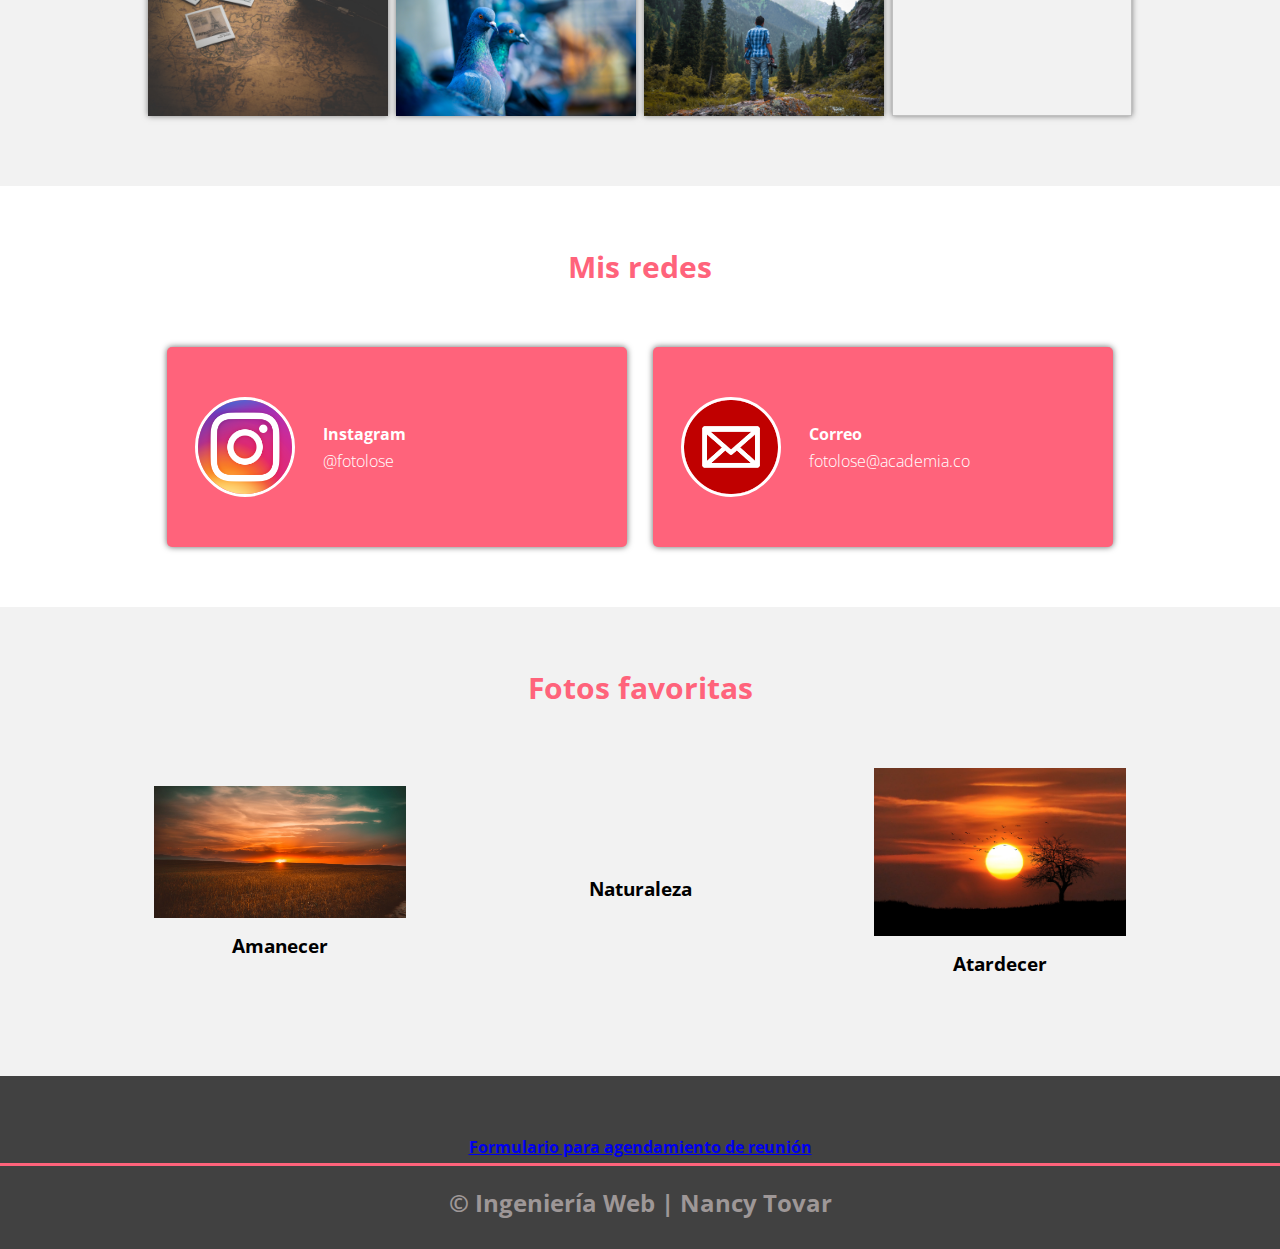
==== commit 6ab347e2: "Index" ====
--- a/index.html
+++ b/index.html
@@ -156,11 +156,11 @@
             </div>
         </section>
     </main>
-    <footer>
+    <footer>    
                         
         
             <div class="content-foo">
-                <h4><a href="Formulario/formulario.html">Formulario</a></h4>
+                <h4><a href="Formulario/formulario.html">Formulario para agendamiento de reunión</a></h4>
                 
             </div>
                   
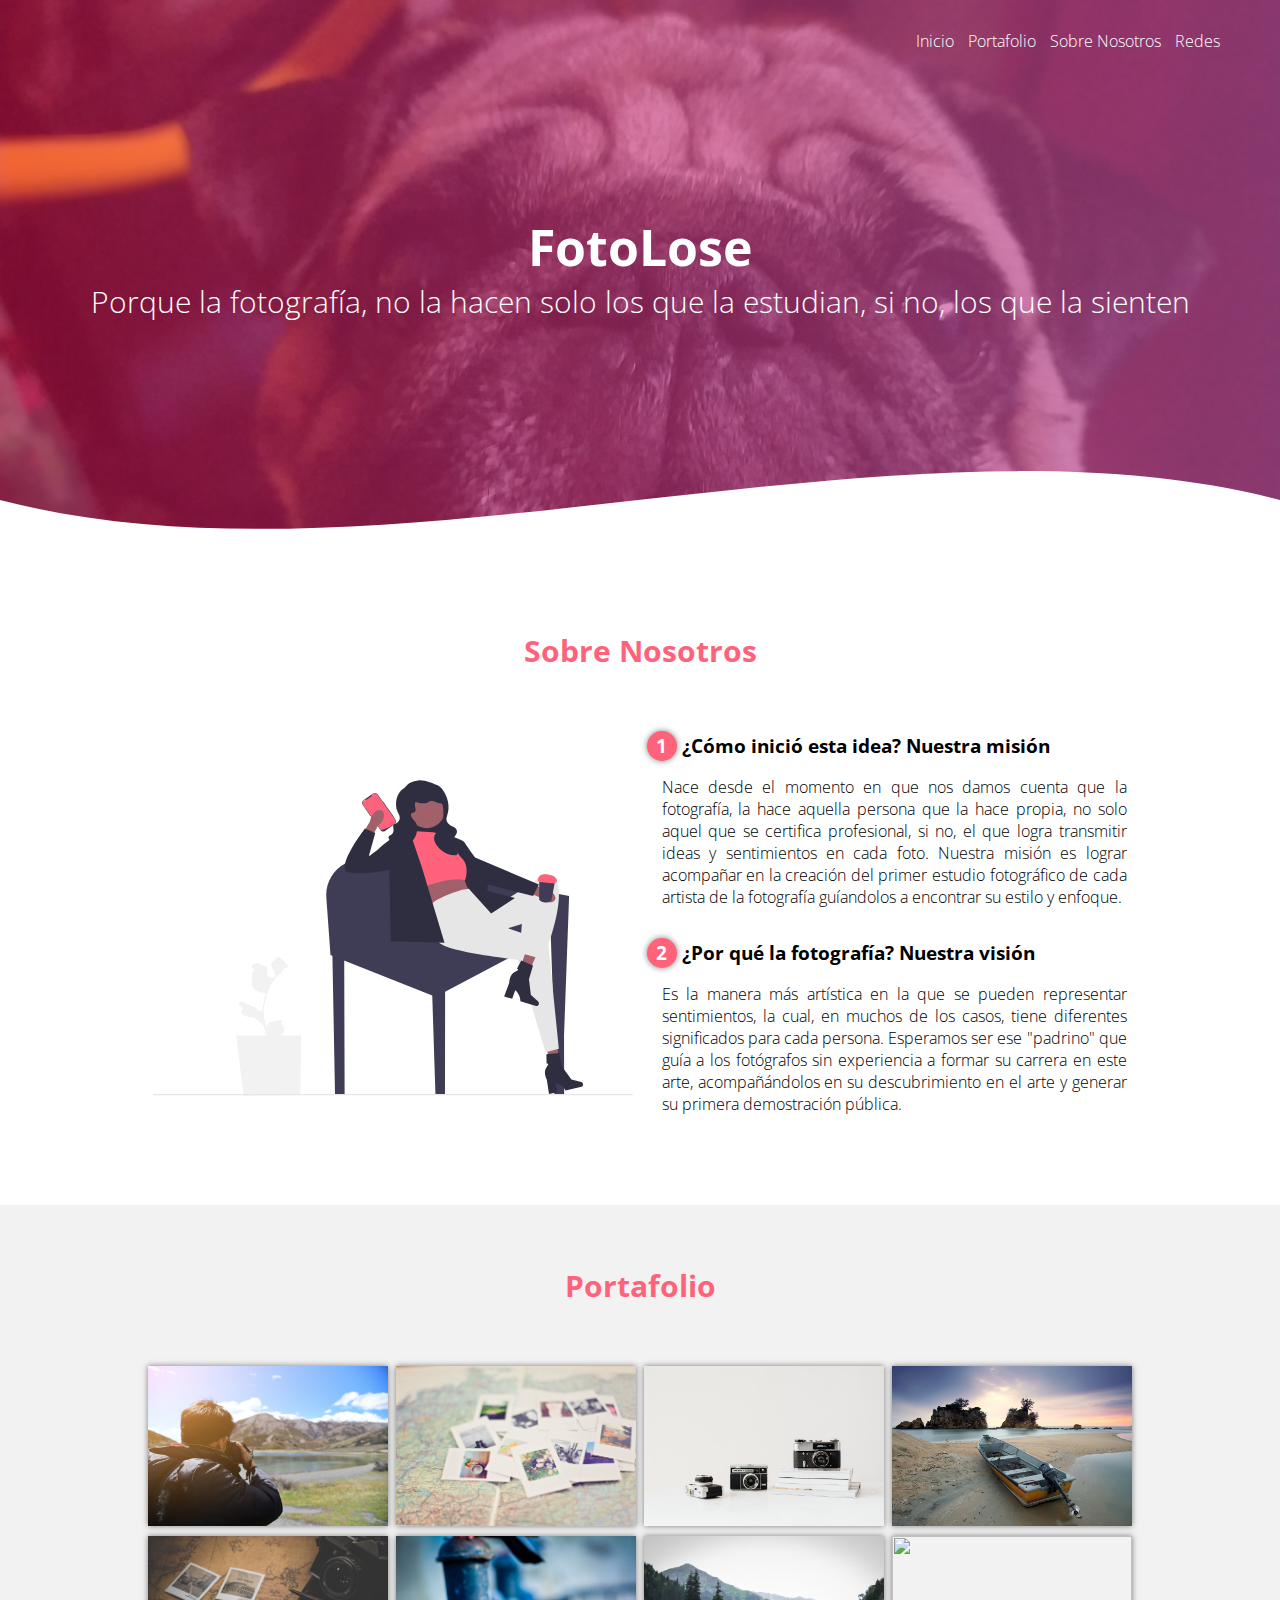
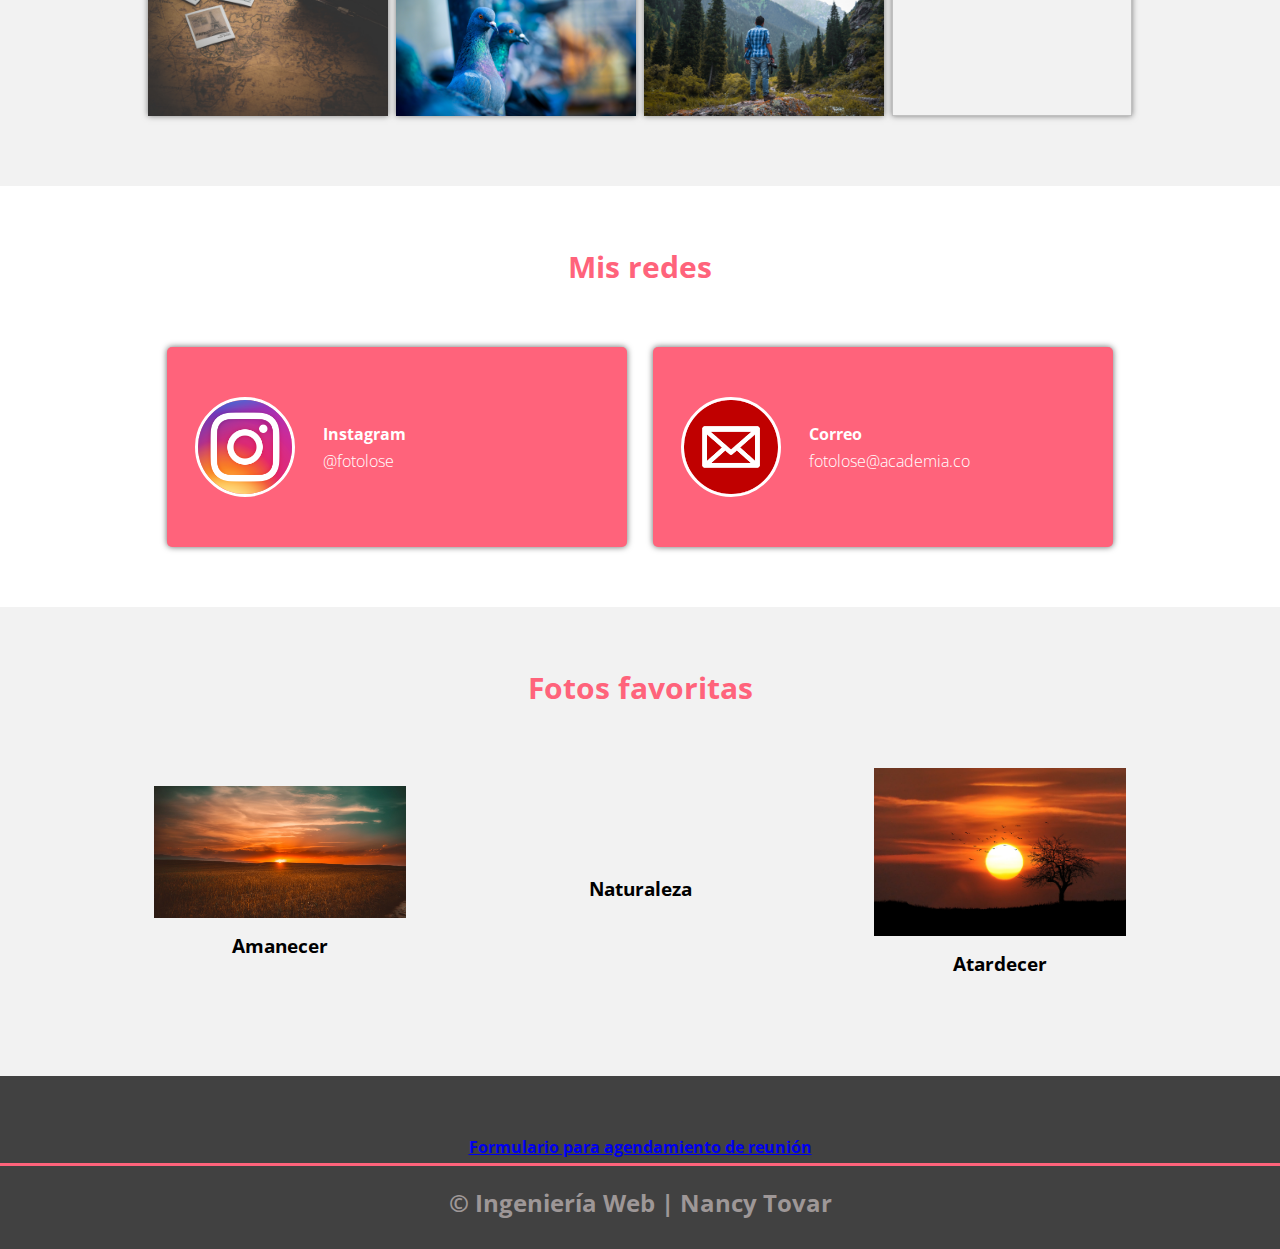
==== commit 7da6b2a9: "index" ====
--- a/index.html
+++ b/index.html
@@ -18,7 +18,6 @@
             <a href="#">Portafolio</a>
             <a href="#">Sobre Nosotros</a>
             <a href="#">Redes</a>
-            <a href="JS/JS.HTML">JS</a>
         </nav>
         <section class="textos-header">
             <h1>FotoLose</h1>
